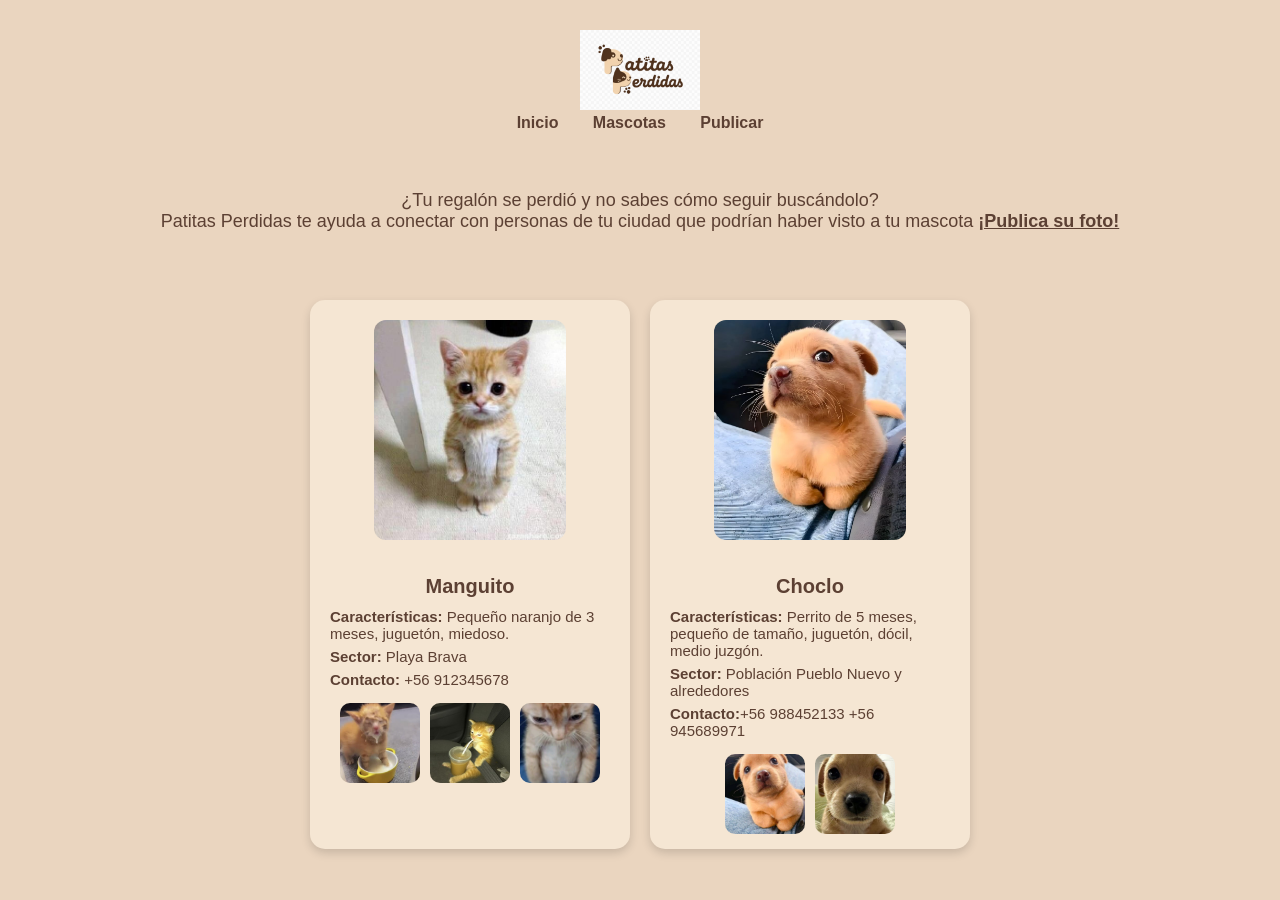
==== index.html @ c6a23734 "correción de logos" ====
<!DOCTYPE html>
<html lang="es">
<head>
    <meta charset="UTF-8">
    <meta name="viewport" content="width=device-width, initial-scale=1.0">
    <title>Patitas Perdidas</title>
    <link rel="stylesheet" href="style.css">
    <link rel="icon" type="image/png" href="logos/favicon.png">
</head>

<body>

    <header>
        <div class="logo">
            <img src="logos/logopag.png" alt="Logo pagina" height="80">
        </div>
        <nav>
            <a href="#">Inicio</a>
            <a href="#mascotas">Mascotas</a>
            <a href="#publicar">Publicar</a>
        </nav>
    </header>

    <section class="intro">
        <p>¿Tu regalón se perdió y no sabes cómo seguir buscándolo?<br>
            Patitas Perdidas te ayuda a conectar con personas de tu ciudad que podrían haber visto a tu mascota
            <a href="#publicar">¡Publica su foto!</a></p>
    </section>

    <section class="mascotas" id="mascotas">

        <div class="card">
            <img src="mascotas/manguito.jpg" alt="Foto gato perdido">
            <div class="card-info">
                <h3>Manguito</h3>
                <p><strong>Características:</strong> Pequeño naranjo de 3 meses, juguetón, miedoso.</p>
                <p><strong>Sector:</strong> Playa Brava</p>
                <p><strong>Contacto:</strong> +56 912345678</p>
                <div class="galeria">
                    <img src="mascotas/masmanguito.jpg" alt="Foto extra 1">
                    <img src="mascotas/masmanguito1.jpg" alt="Foto extra 2">
                    <img src="mascotas/masmanguito2.jpg" alt="Foto extra 3">
                </div>
            </div>
        </div>
        <div class="card">
            <img src="mascotas/choclo.jpg" alt="Foto perro perdido">
            <div class="card-info">
                <h3>Choclo</h3>
                <p><strong>Características:</strong> Perrito de 5 meses, pequeño de tamaño, juguetón, dócil, medio juzgón.</p>
                <p><strong>Sector:</strong> Población Pueblo Nuevo y alrededores</p>
                <p><strong>Contacto:</strong>+56 988452133 +56 945689971</p>
                <div class="galeria">
                    <img src="mascotas/choclo1.jpg" alt="Foto extra1">
                    <img src="mascotas/choclo2.jpg" alt="Foto extra2">
                </div>
            </div>
        </div>

    </section>

</body>
</html>
---- style.css ----
body{
    background-color: #EAD5BF;
    margin: 0;
    font-family: Arial, sans-serif;
    color: #5C4033;
}
header{
    padding: 30px;
    text-align: center; /*texto al centro*/
}

h1{
    color: #5C4033;
    margin: 0 0 15px 0; /* espacio externo: arriba, derecha, abajo, izq*/
}

nav a{
    text-decoration: none; /* quita el azul de los links*/
    color: #5C4033; /* color del link*/
    margin: 0 15px;
    font-weight: bold; /* texto en negrita*/
}

nav a:hover {
    text-decoration: underline; /* aparece el subrayado cuando se pasa el mouse arriba*/
}

.intro {
    text-align: center;
    padding: 10px 40px 30px; /* espacio interno: arriba, lados, abajo*/
}
.intro p {
    font-size: 18px;
}
.intro a {
    color: #5C4033;
    font-weight: bold; /*link en negrito*/
}
/* Sección mascotas*/
.mascotas {
    display: flex; /*pone los elementos en fila*/
    flex-wrap: wrap; /*cuando hay varias cards, saltan a la linea sgte, NO SE ACHICAN*/
    gap: 20px; /*espacio entre cards*/
    justify-content: center; /*cards centradas horizantal*/
    padding: 20px 40px; /*espacio interno de la sección*/
}
/* Card Individual*/ 
.card {
    background-color: #f5e6d3;
    border-radius: 15px; /*esquinas redondas de las cards*/
    box-shadow: 0 4px 10px rgba(0, 0, 0, 0.15); /*detalles de las sombras y difuminados*/
    overflow: hidden; /*el contenido no se sale de los bordes*/
    width: 320px; /*ancho fijo de la card*/
    text-align: center; /*centra el contenido adentro de la card*/
}
.card > img {
    width: 60%;  /* la imagen ocupa el 60% del ancho de la card */
    height: 220px;
    object-fit: cover;  /* recorta la imagen para que llene el espacio sin deformarse */
    display: block;  /* necesario para que el margin auto funcione */
    margin: 20px auto;  /* 20px arriba y abajo, auto a los lados = centrada horizontalmente */
    border-radius: 12px; /*esquina redonda de la imagen */
}

.card-info {
    padding: 15px 20px; /* espacio interno entre el borde de la card y el texto */
}

.card-info h3 {
    margin: 0 0 10px 0; /*espacio de 10px abajo del nombre*/
    font-size: 20px; /*tamaño del nombre de la mascota*/
}

.card-info p {
    font-size: 15px;
    text-align: left; /*alineado a la izquierda*/
    font-weight: normal;
    margin: 6px 0; /*espacio entre párrafos*/
}

/*  Galería de fotos extra */
.galeria {
    display: flex; /* pone las fotos en filita*/
    justify-content: center;
    gap: 10px; /*espacio entre fotos*/
    margin-top: 15px; /*espacio sobre la galeria*/
}

.galeria img {
    width: 80px; /*ancho fijo de las fotos extra*/
    height: 80px; /*alto fijo*/
    object-fit: cover; /*recorta sin deformar*/
    border-radius: 10px;
}
.log img{
    max-width: 200px;
    height: auto;
    background: transparent;
    mix-blend-mode: multiply; /*desaparece el fondo blanco del logo disque png*/
}
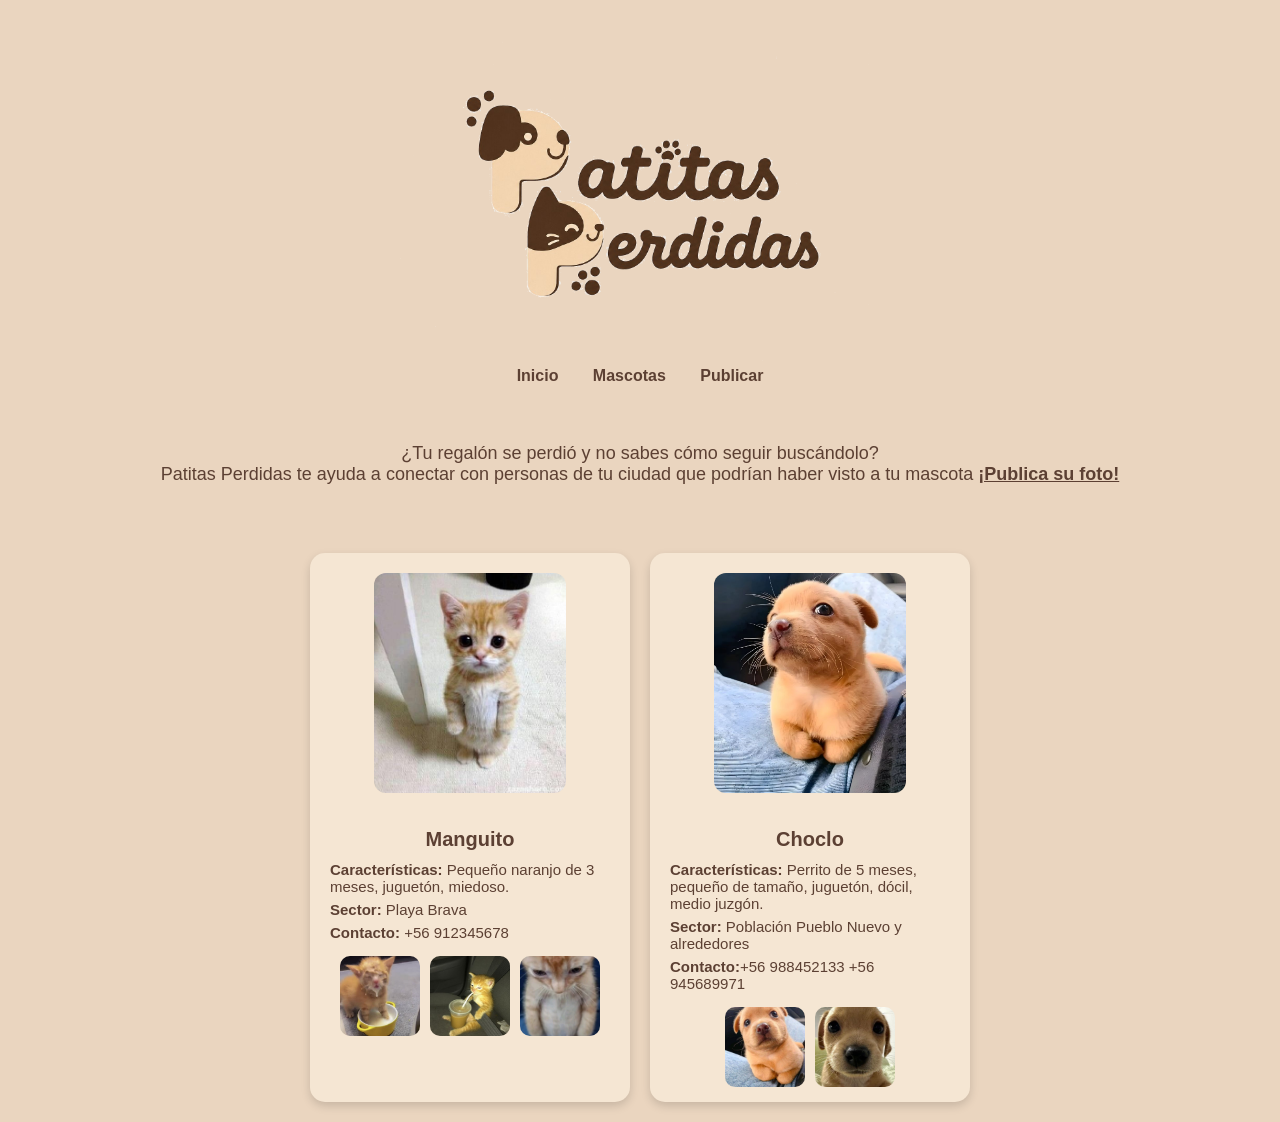
==== commit 9621c5ef: "zzzZZzz" ====
--- a/index.html
+++ b/index.html
@@ -12,7 +12,7 @@
 
     <header>
         <div class="logo">
-            <img src="logos/logopag.png" alt="Logo pagina" height="80">
+            <img src="logos/logo.png" alt="Logo pagina" height="80">
         </div>
         <nav>
             <a href="#">Inicio</a>
--- a/style.css
+++ b/style.css
@@ -8,6 +8,7 @@
 header{
     padding: 30px;
     text-align: center; /*texto al centro*/
+    background-color: #EAD5BF;
 }
 
 h1{
@@ -93,9 +94,7 @@
     object-fit: cover; /*recorta sin deformar*/
     border-radius: 10px;
 }
-.log img{
-    max-width: 200px;
+.logo img{
+    max-width: 500px;
     height: auto;
-    background: transparent;
-    mix-blend-mode: multiply; /*desaparece el fondo blanco del logo disque png*/
 }
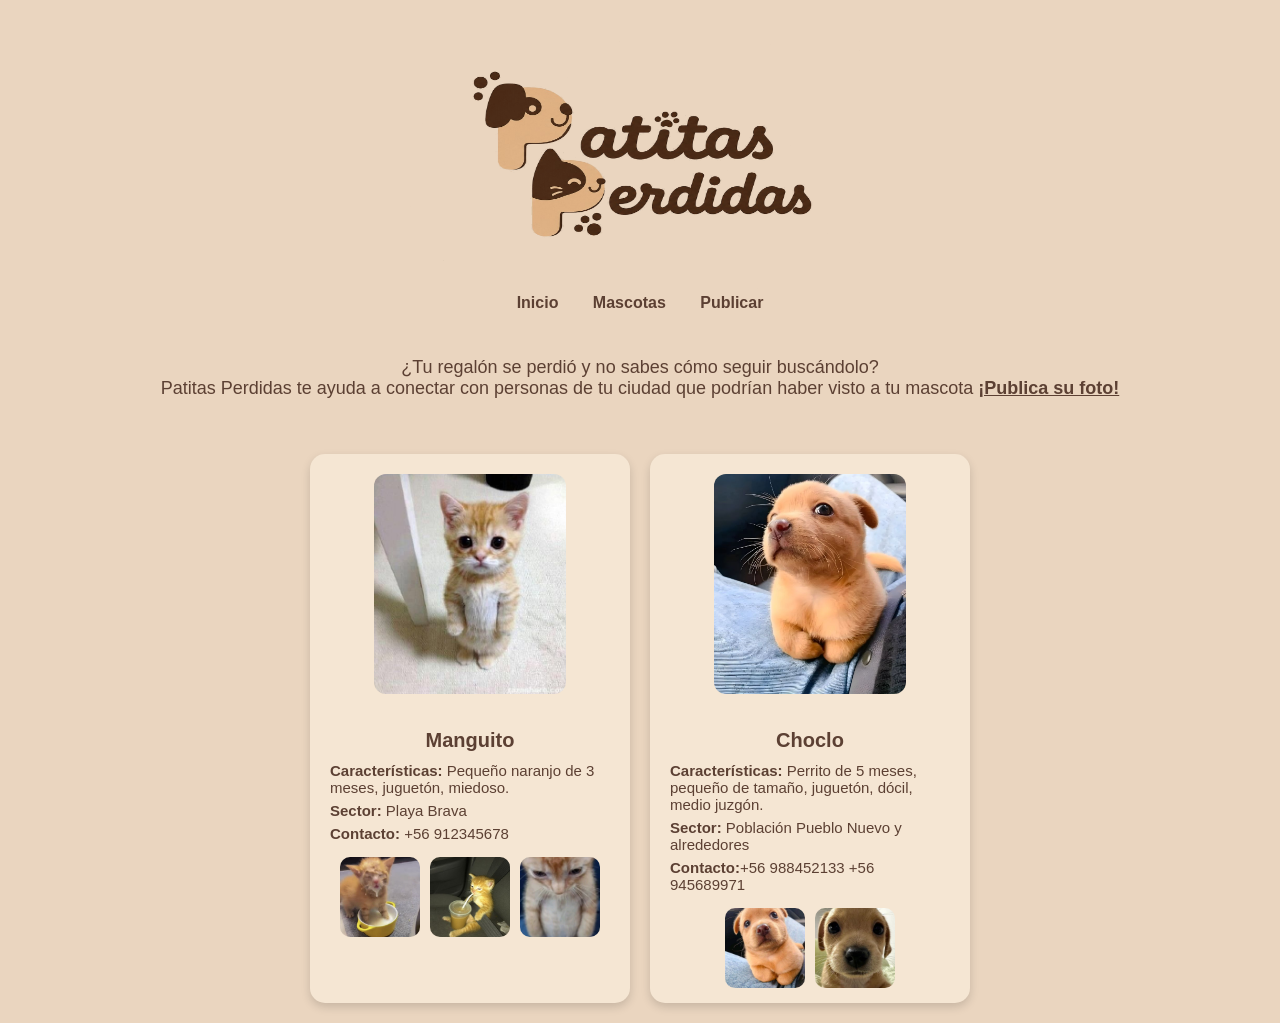
==== commit 318b3926: "mensaje de bienvenida según hora" ====
--- a/index.html
+++ b/index.html
@@ -11,6 +11,7 @@
 <body>
 
     <header>
+        <div id="bienvenida" class="bienvenida"></div>
         <div class="logo">
             <img src="logos/logo.png" alt="Logo pagina" height="80">
         </div>
@@ -58,6 +59,6 @@
         </div>
 
     </section>
-
+    <script src="script.js"></script>
 </body>
 </html>
--- a/style.css
+++ b/style.css
@@ -6,7 +6,7 @@
     color: #5C4033;
 }
 header{
-    padding: 30px;
+    padding: 5px 30px 30px;
     text-align: center; /*texto al centro*/
     background-color: #EAD5BF;
 }
@@ -33,6 +33,7 @@
 }
 .intro p {
     font-size: 18px;
+    margin: 5px 0;
 }
 .intro a {
     color: #5C4033;
@@ -95,6 +96,15 @@
     border-radius: 10px;
 }
 .logo img{
-    max-width: 500px;
+    max-width: 400px;
     height: auto;
+    mix-blend-mode: multiply; /*los colores del logo se mezclan con el color de la pag*/
+    transform: scaleX(1.2); /*estira un poquis el logo*/
 }
+.bienvenida{
+    font-size: 16px;
+    font-weight: bold;
+    color: #5C4033;
+    margin-bottom: 8px;
+    padding-top: 10px;
+}
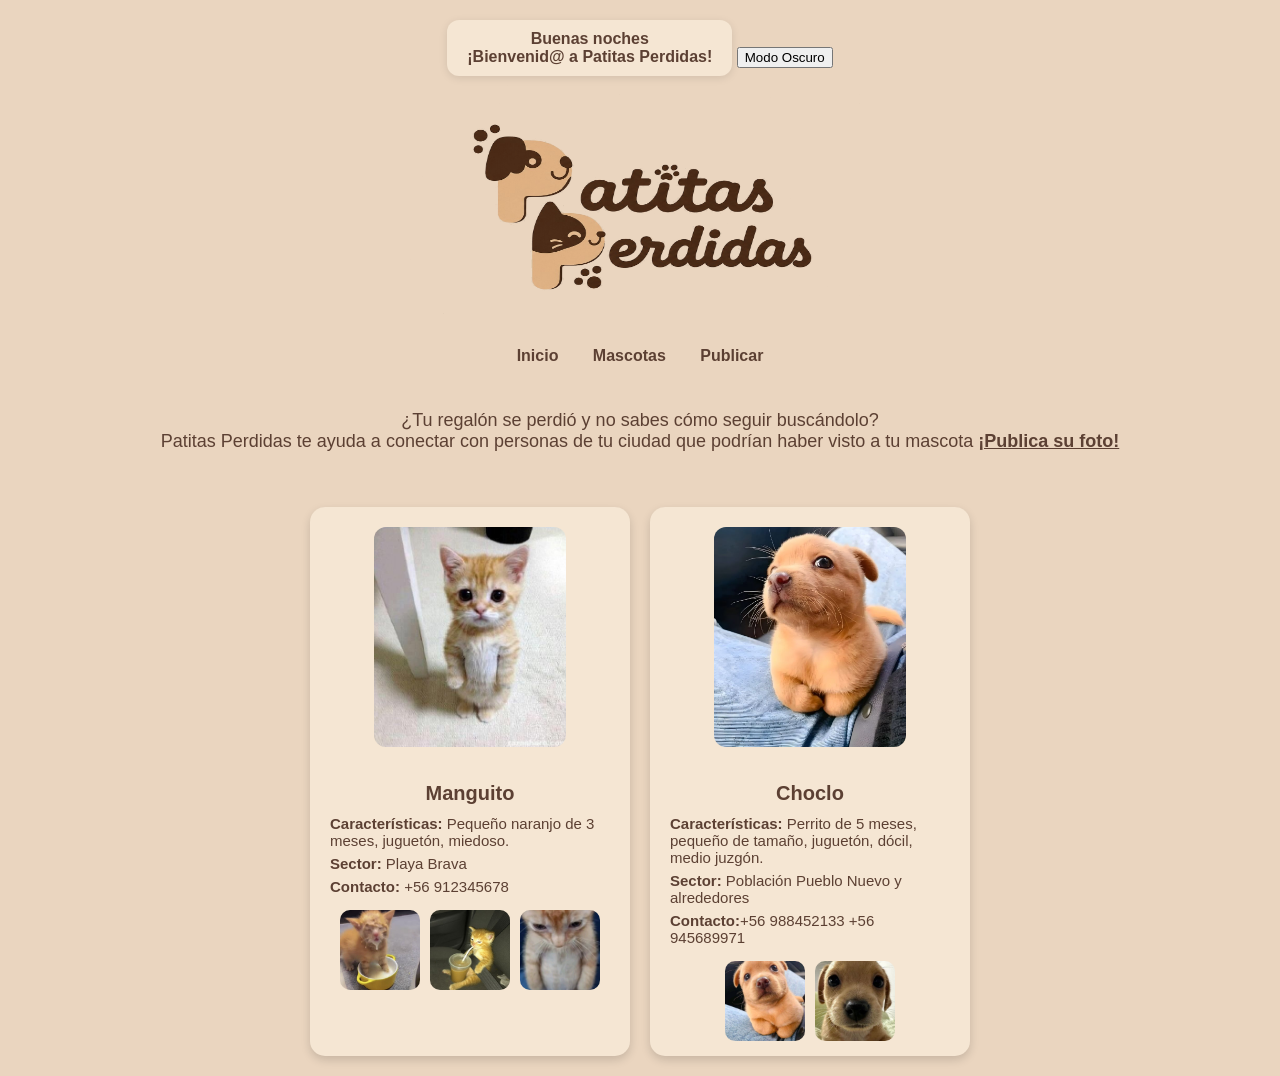
==== commit 466aa5d6: "agregación de boton modonoche" ====
--- a/index.html
+++ b/index.html
@@ -6,12 +6,14 @@
     <title>Patitas Perdidas</title>
     <link rel="stylesheet" href="style.css">
     <link rel="icon" type="image/png" href="logos/favicon.png">
+    <link rel="stylesheet" href="https://cdnjs.cloudflare.com/ajax/libs/font-awesome/6.5.0/css/all.min.css">
 </head>
 
 <body>
 
     <header>
         <div id="bienvenida" class="bienvenida"></div>
+        <button id="btnTema" class="btn-Tema" onclick="toggleTema()"> <i class="fa-light fa-moon"></i> Modo Oscuro</button>
         <div class="logo">
             <img src="logos/logo.png" alt="Logo pagina" height="80">
         </div>
--- a/style.css
+++ b/style.css
@@ -1,6 +1,16 @@
+:root {
+    --fondo: #EAD5BF;
+    --fondo-card: #f5e6d3;
+    --texto: #5C4033;
+}
 
+body.tema-oscuro {
+    --fondo: #2c1f18;
+    --fondo-card: #3b2a22;
+    --texto: #f0d9c5;
+}
 body{
-    background-color: #EAD5BF;
+    background-color: var(--fondo);
     margin: 0;
     font-family: Arial, sans-serif;
     color: #5C4033;
@@ -49,7 +59,7 @@
 }
 /* Card Individual*/ 
 .card {
-    background-color: #f5e6d3;
+    background-color: var(--fondo-card);
     border-radius: 15px; /*esquinas redondas de las cards*/
     box-shadow: 0 4px 10px rgba(0, 0, 0, 0.15); /*detalles de las sombras y difuminados*/
     overflow: hidden; /*el contenido no se sale de los bordes*/
@@ -101,10 +111,29 @@
     mix-blend-mode: multiply; /*los colores del logo se mezclan con el color de la pag*/
     transform: scaleX(1.2); /*estira un poquis el logo*/
 }
-.bienvenida{
+.bienvenida {
+    display: inline-block;
+    background-color: #f5e6d3;
+    color: #5C4033;
     font-size: 16px;
     font-weight: bold;
-    color: #5C4033;
-    margin-bottom: 8px;
-    padding-top: 10px;
+    padding: 10px 20px;
+    border-radius: 12px;
+    box-shadow: 0 2px 8px rgba(0,0,0,0.1);
+    margin-top: 15px;
+}
+.btn-tema {
+    background-color: #5C4033;
+    color: #fff;
+    border: none;
+    border-radius: 20px;
+    padding: 8px 16px;
+    cursor: pointer;
+    font-size: 14px;
+    font-weight: bold;
+    margin-bottom: 10px;
+}
+
+.btn-tema:hover {
+    opacity: 0.85;
 }
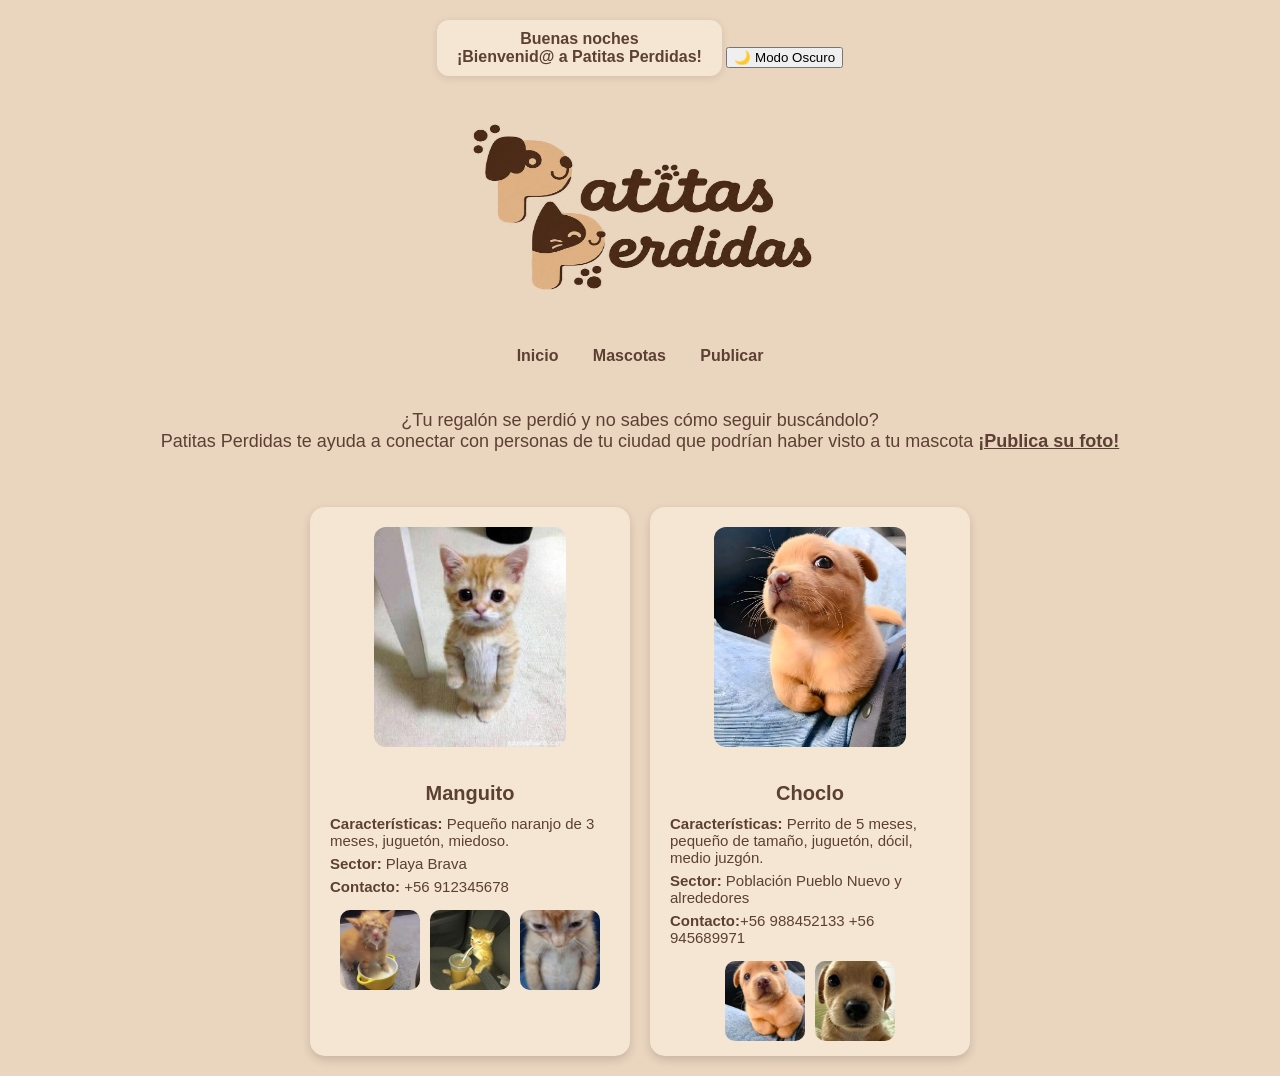
==== commit 52391424: "Arreglo de modo oscuro e icono" ====
--- a/index.html
+++ b/index.html
@@ -13,7 +13,7 @@
 
     <header>
         <div id="bienvenida" class="bienvenida"></div>
-        <button id="btnTema" class="btn-Tema" onclick="toggleTema()"> <i class="fa-light fa-moon"></i> Modo Oscuro</button>
+        <button id="btnTema" class="btn-Tema" onclick="toggleTema()"> <span id="iconoTema">🌙</span> Modo Oscuro</button>
         <div class="logo">
             <img src="logos/logo.png" alt="Logo pagina" height="80">
         </div>
--- a/style.css
+++ b/style.css
@@ -5,9 +5,9 @@
 }
 
 body.tema-oscuro {
-    --fondo: #2c1f18;
-    --fondo-card: #3b2a22;
-    --texto: #f0d9c5;
+    --fondo: #4a3020;
+    --fondo-card: #6b4c35;
+    --texto: #f5e0c8;
 }
 body{
     background-color: var(--fondo);
@@ -18,17 +18,17 @@
 header{
     padding: 5px 30px 30px;
     text-align: center; /*texto al centro*/
-    background-color: #EAD5BF;
+    background-color: var(--fondo);
 }
 
 h1{
-    color: #5C4033;
+    color:  var(--texto);
     margin: 0 0 15px 0; /* espacio externo: arriba, derecha, abajo, izq*/
 }
 
 nav a{
     text-decoration: none; /* quita el azul de los links*/
-    color: #5C4033; /* color del link*/
+    color: var(--texto); /* color del link*/
     margin: 0 15px;
     font-weight: bold; /* texto en negrita*/
 }
@@ -136,4 +136,23 @@
 
 .btn-tema:hover {
     opacity: 0.85;
+}
+body.tema-oscuro nav a {
+    color: var(--texto);
+}
+
+body.tema-oscuro .intro p {
+    color: var(--texto);
+}
+
+body.tema-oscuro .intro a {
+    color: var(--texto);
+}
+
+body.tema-oscuro .card-info h3 {
+    color: var(--texto);
+}
+
+body.tema-oscuro .card-info p {
+    color: var(--texto);
 }
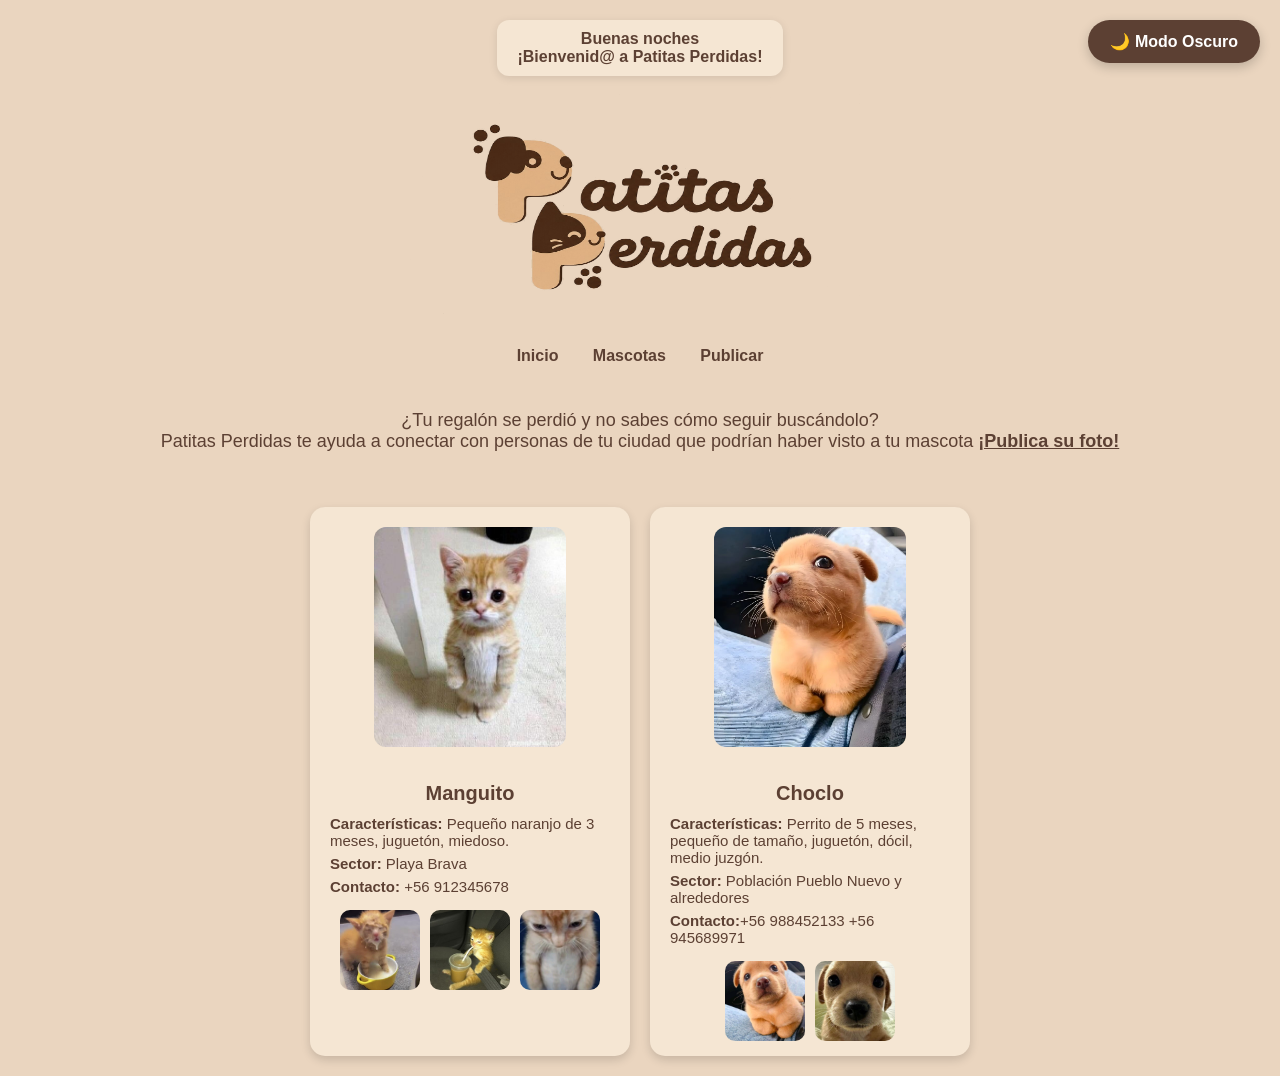
==== commit c21dc27a: "Arreglo botón modo oscuro posición y color" ====
--- a/index.html
+++ b/index.html
@@ -13,7 +13,7 @@
 
     <header>
         <div id="bienvenida" class="bienvenida"></div>
-        <button id="btnTema" class="btn-Tema" onclick="toggleTema()"> <span id="iconoTema">🌙</span> Modo Oscuro</button>
+        <button id="btnTema" class="btn-tema" onclick="toggleTema()"> <span id="iconoTema">🌙</span> Modo Oscuro</button>
         <div class="logo">
             <img src="logos/logo.png" alt="Logo pagina" height="80">
         </div>
--- a/style.css
+++ b/style.css
@@ -123,15 +123,20 @@
     margin-top: 15px;
 }
 .btn-tema {
+    position: fixed;
+    top: 20px;
+    right: 20px;
     background-color: #5C4033;
     color: #fff;
     border: none;
-    border-radius: 20px;
-    padding: 8px 16px;
+    border-radius: 25px;
+    padding: 12px 22px;
     cursor: pointer;
-    font-size: 14px;
+    font-size: 16px;
     font-weight: bold;
-    margin-bottom: 10px;
+    box-shadow: 0 4px 12px rgba(0,0,0,0.2);
+    z-index: 999;
+    transition: opacity 0.2s;
 }
 
 .btn-tema:hover {
@@ -155,4 +160,12 @@
 
 body.tema-oscuro .card-info p {
     color: var(--texto);
+}
+body.tema-oscuro .bienvenida{
+    background-color: #6b4c35;
+    color: var(--texto);
+}
+body.tema-oscuro .btn-tema {
+    background-color: #f5e0c8;
+    color: #4a3020;
 }
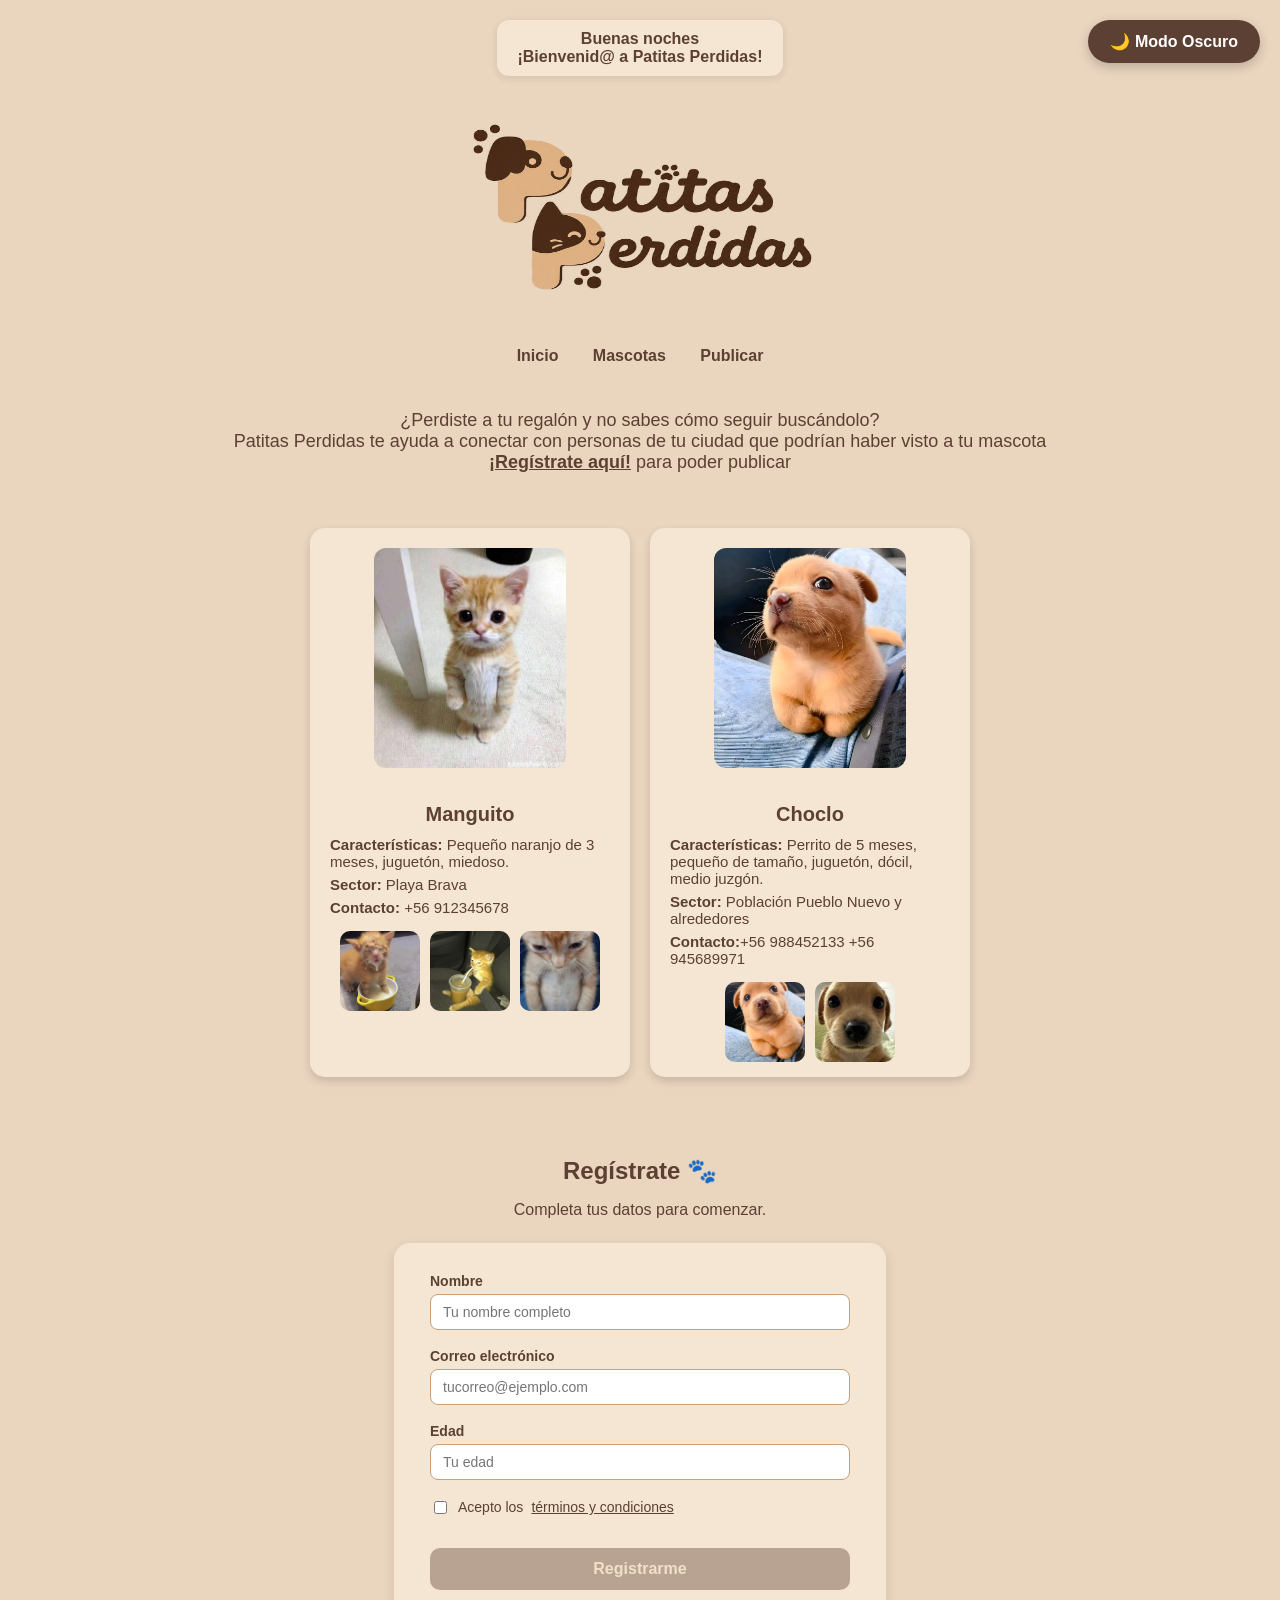
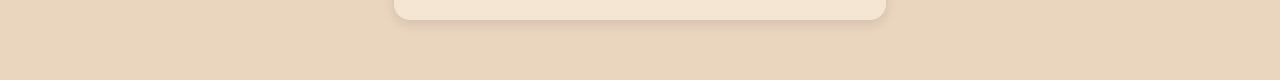
==== commit a51e7a06: "agrego formulario y arreglo la intro" ====
--- a/index.html
+++ b/index.html
@@ -20,14 +20,14 @@
         <nav>
             <a href="#">Inicio</a>
             <a href="#mascotas">Mascotas</a>
-            <a href="#publicar">Publicar</a>
+            <a href="#suscripcion">Publicar</a>
         </nav>
     </header>
 
     <section class="intro">
-        <p>¿Tu regalón se perdió y no sabes cómo seguir buscándolo?<br>
-            Patitas Perdidas te ayuda a conectar con personas de tu ciudad que podrían haber visto a tu mascota
-            <a href="#publicar">¡Publica su foto!</a></p>
+    <p>¿Perdiste a tu regalón y no sabes cómo seguir buscándolo?<br>
+        Patitas Perdidas te ayuda a conectar con personas de tu ciudad que podrían haber visto a tu mascota<br>
+        <a href="#suscripcion">¡Regístrate aquí!</a> para poder publicar</p>
     </section>
 
     <section class="mascotas" id="mascotas">
@@ -61,6 +61,48 @@
         </div>
 
     </section>
+    <section class="seccion-suscripcion" id="suscripcion">
+    <h2>Regístrate 🐾</h2>
+    <p>Completa tus datos para comenzar.</p>
+
+    <div class="formulario-contenedor">
+        <div class="formulario" id="formulario">
+
+            <div class="campo">
+                <label for="nombre">Nombre</label>
+                <input type="text" id="nombre" placeholder="Tu nombre completo">
+                <span class="error" id="error-nombre"></span>
+            </div>
+
+            <div class="campo">
+                <label for="email">Correo electrónico</label>
+                <input type="text" id="email" placeholder="tucorreo@ejemplo.com">
+                <span class="error" id="error-email"></span>
+            </div>
+
+            <div class="campo">
+                <label for="edad">Edad</label>
+                <input type="number" id="edad" placeholder="Tu edad">
+                <span class="error" id="error-edad"></span>
+            </div>
+
+            <div class="campo campo-check">
+                <label>
+                    <input type="checkbox" id="terminos">
+                    Acepto los <a href="#">términos y condiciones</a>
+                </label>
+                <span class="error" id="error-terminos"></span>
+            </div>
+
+            <button id="btnSubmit" class="btn-submit" disabled onclick="enviarFormulario()">
+                Registrarme
+            </button>
+
+            <div class="exito" id="mensajeExito"></div>
+
+        </div>
+    </div>
+</section>
     <script src="script.js"></script>
 </body>
 </html>
--- a/style.css
+++ b/style.css
@@ -168,4 +168,117 @@
 body.tema-oscuro .btn-tema {
     background-color: #f5e0c8;
     color: #4a3020;
+}
+.seccion-suscripcion {
+    text-align: center;
+    padding: 40px 20px 60px;
+}
+
+.seccion-suscripcion h2 {
+    font-size: 24px;
+    color: var(--texto);
+    margin-bottom: 8px;
+}
+
+.seccion-suscripcion p {
+    color: var(--texto);
+    margin-bottom: 24px;
+}
+
+.formulario-contenedor {
+    display: flex;
+    justify-content: center;
+}
+
+.formulario {
+    background-color: var(--fondo-card);
+    border-radius: 16px;
+    padding: 30px 36px;
+    width: 100%;
+    max-width: 420px;
+    text-align: left;
+    box-shadow: 0 4px 12px rgba(0,0,0,0.1);
+}
+
+.campo {
+    display: flex;
+    flex-direction: column;
+    margin-bottom: 18px;
+}
+
+.campo label {
+    font-weight: bold;
+    margin-bottom: 5px;
+    font-size: 14px;
+    color: var(--texto);
+}
+
+.campo input[type="text"],
+.campo input[type="number"] {
+    padding: 9px 12px;
+    border: 1.5px solid #c9a07a;
+    border-radius: 8px;
+    font-size: 14px;
+    background-color: #fff;
+    color: #5C4033;
+}
+
+.campo-check label {
+    display: flex;
+    align-items: center;
+    gap: 8px;
+    font-weight: normal;
+    cursor: pointer;
+}
+
+.campo-check a {
+    color: var(--texto);
+}
+
+.error {
+    display: none;
+    color: #c0392b;
+    font-size: 12px;
+    margin-top: 4px;
+}
+
+.error.visible {
+    display: block;
+}
+
+.btn-submit {
+    width: 100%;
+    padding: 12px;
+    background-color: var(--texto);
+    color: var(--fondo);
+    border: none;
+    border-radius: 10px;
+    font-size: 16px;
+    font-weight: bold;
+    cursor: pointer;
+    margin-top: 8px;
+}
+
+.btn-submit:disabled {
+    opacity: 0.4;
+    cursor: not-allowed;
+}
+
+.btn-submit:not(:disabled):hover {
+    opacity: 0.85;
+}
+
+.exito {
+    display: none;
+    margin-top: 16px;
+    padding: 12px;
+    background-color: #d4edda;
+    color: #2e7d32;
+    border-radius: 8px;
+    font-size: 14px;
+    text-align: center;
+}
+
+.exito.visible {
+    display: block;
 }
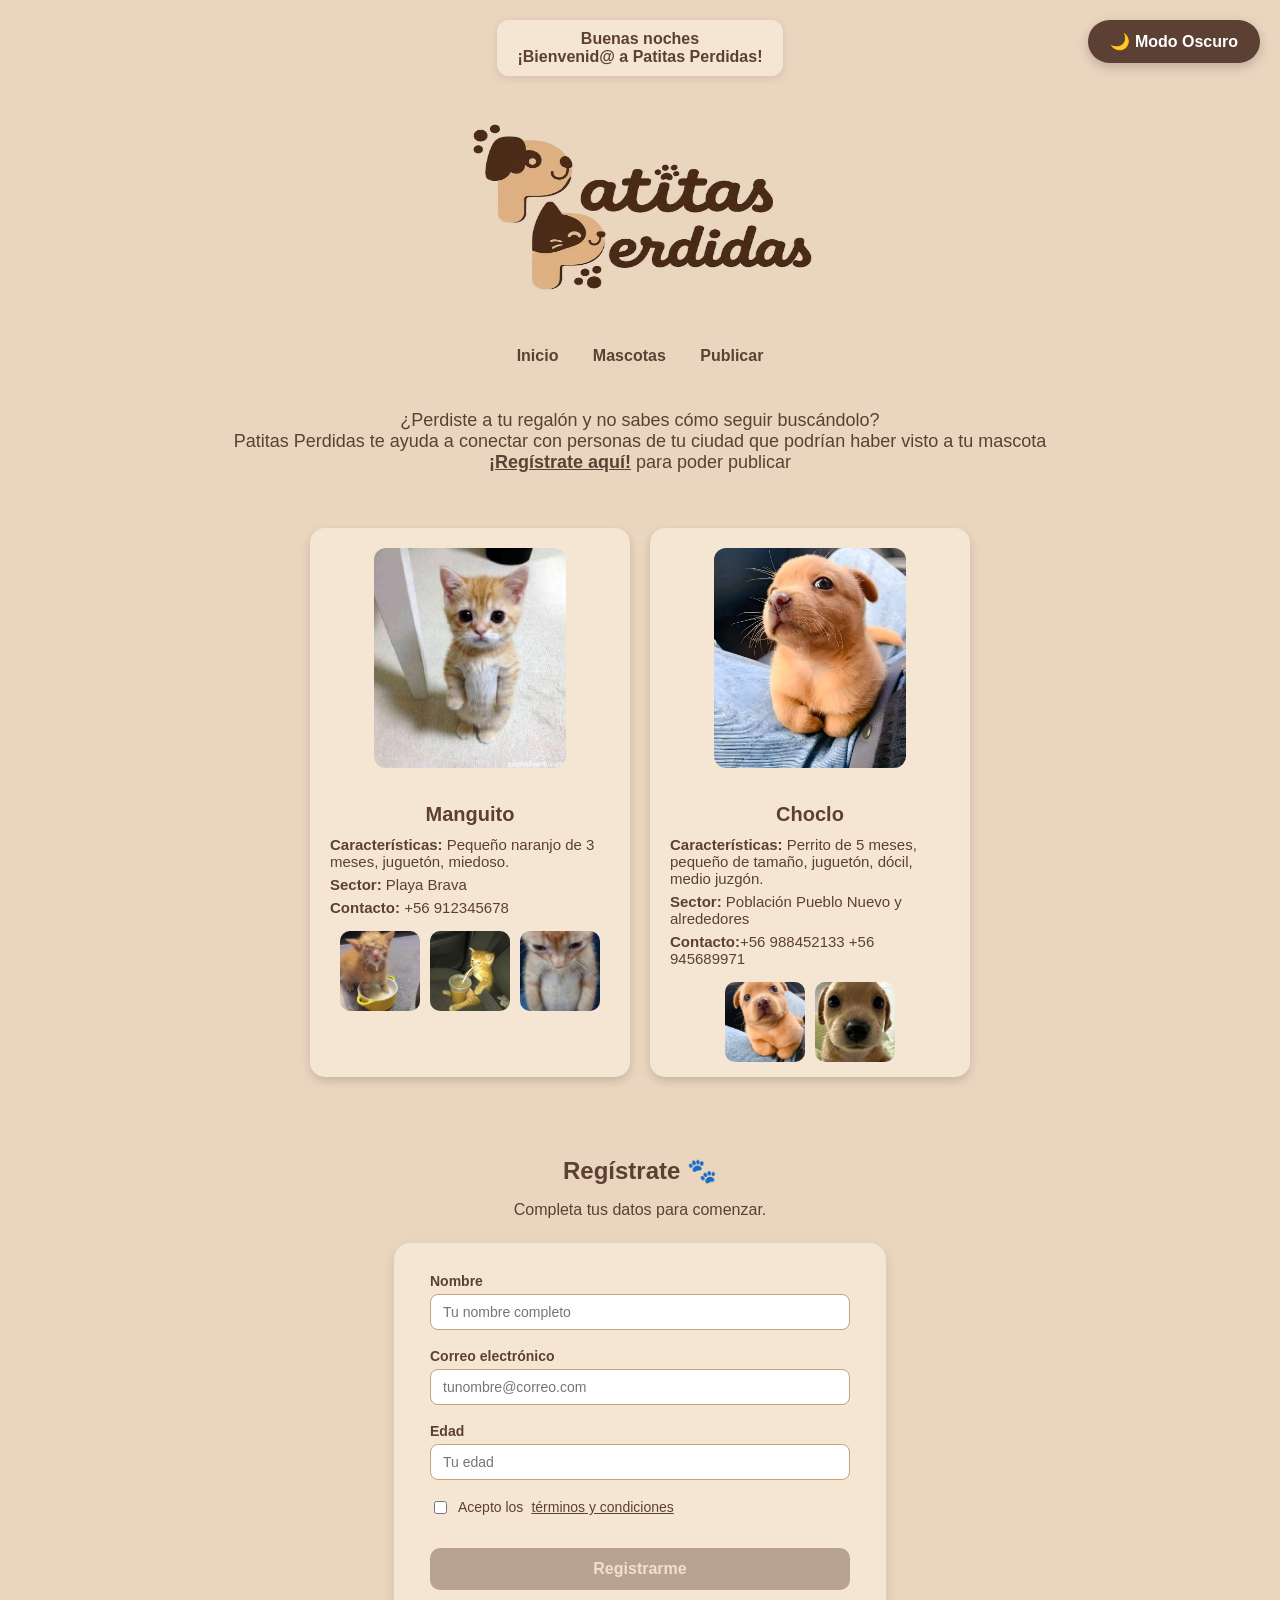
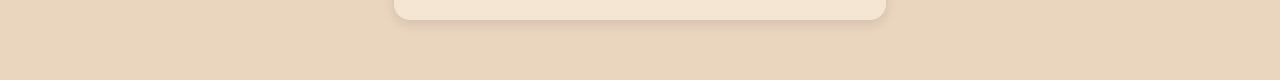
==== commit f3d9ace3: "arreglo ortográfico" ====
--- a/index.html
+++ b/index.html
@@ -76,7 +76,7 @@
 
             <div class="campo">
                 <label for="email">Correo electrónico</label>
-                <input type="text" id="email" placeholder="tucorreo@ejemplo.com">
+                <input type="text" id="email" placeholder="tunombre@correo.com">
                 <span class="error" id="error-email"></span>
             </div>
 
